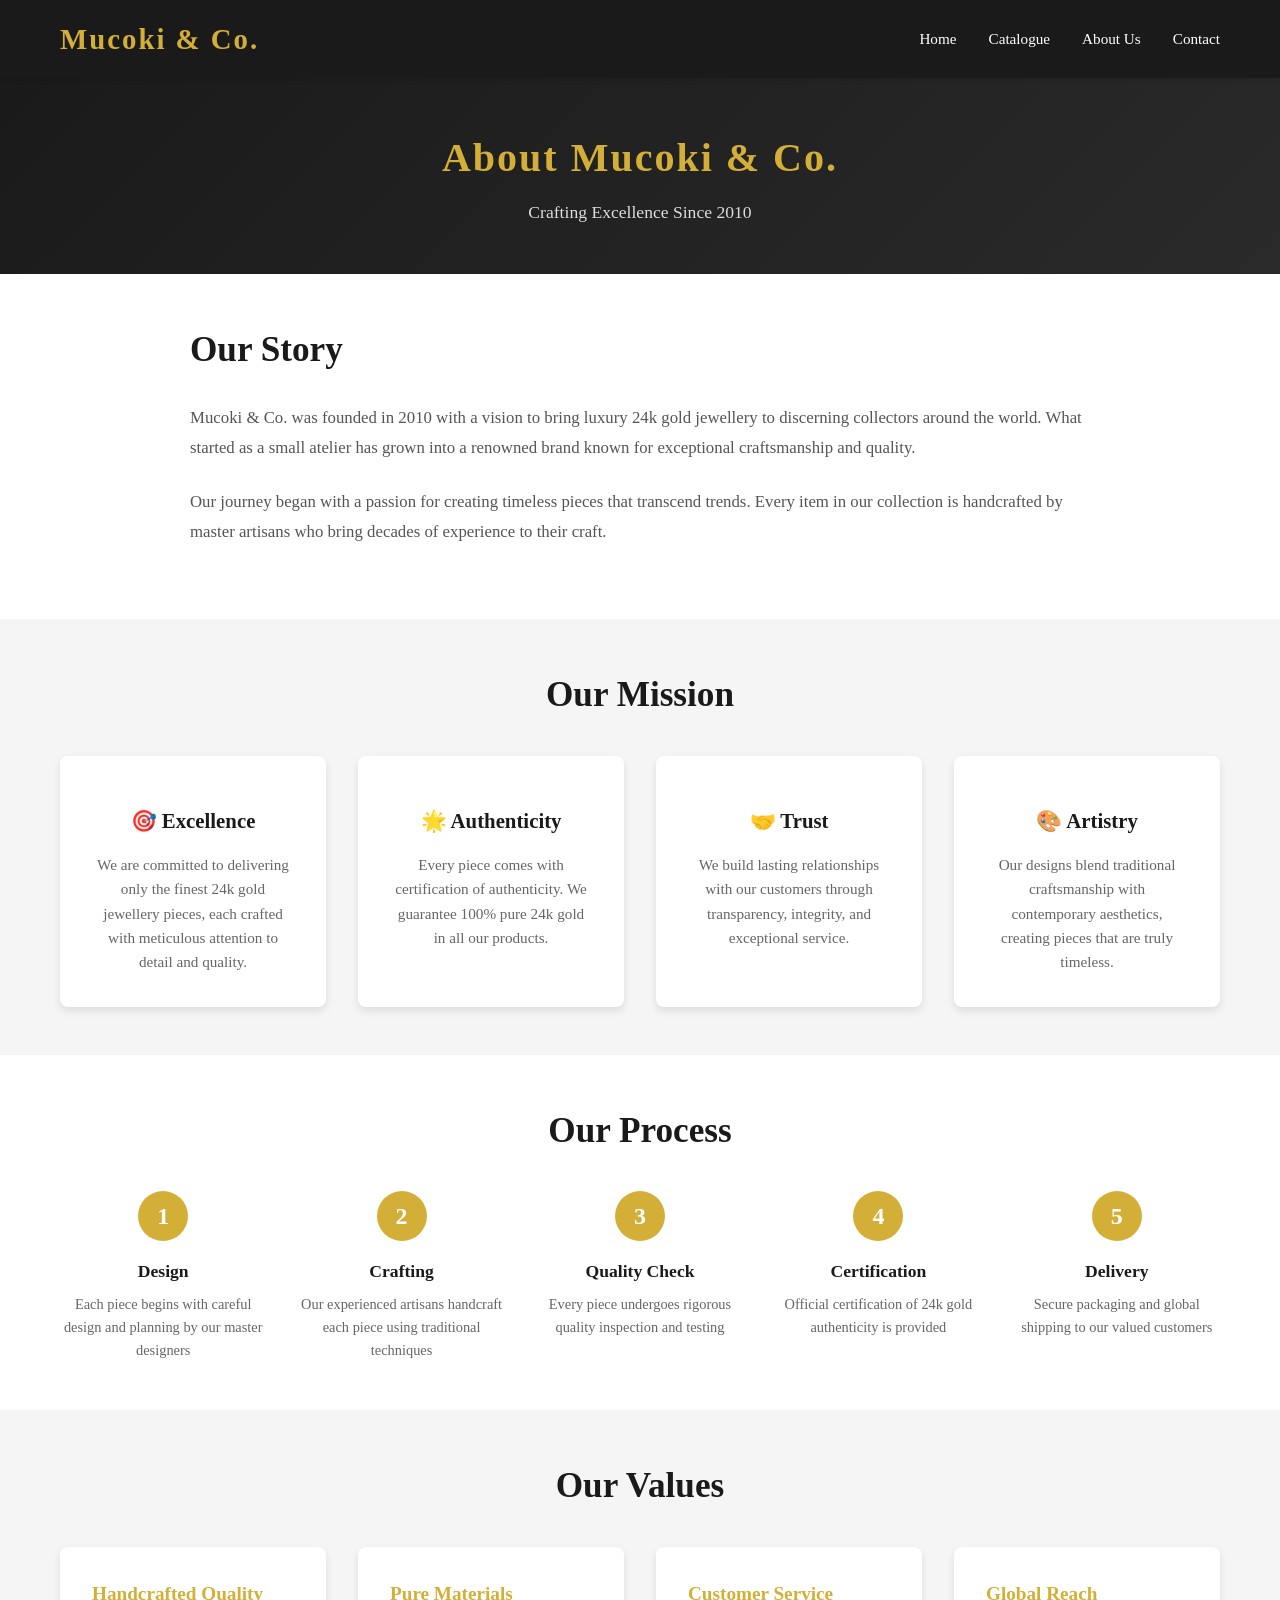
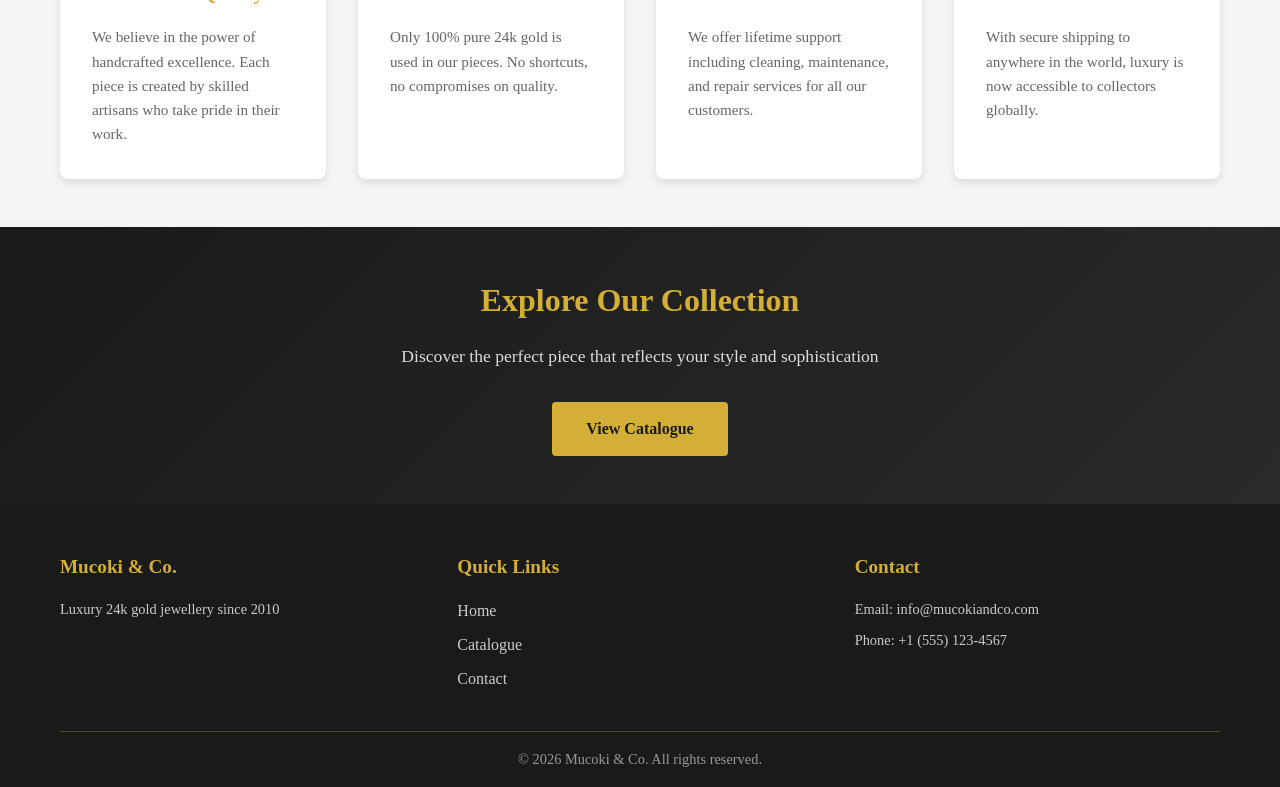
==== about.html @ f7173cbd "Initial 24k gold jewellery website - static HTML with Cloudflare Pages ready" ====
<!DOCTYPE html>
<html lang="en">
<head>
    <meta charset="UTF-8">
    <meta name="viewport" content="width=device-width, initial-scale=1.0">
    <title>About Us - Mucoki & Co.</title>
    <link rel="stylesheet" href="styles.css">
</head>
<body>
    <!-- Navigation -->
    <nav class="navbar">
        <div class="container">
            <div class="logo">Mucoki & Co.</div>
            <ul class="nav-links">
                <li><a href="index.html">Home</a></li>
                <li><a href="catalog.html">Catalogue</a></li>
                <li><a href="about.html">About Us</a></li>
                <li><a href="contact.html">Contact</a></li>
            </ul>
        </div>
    </nav>

    <!-- Page Header -->
    <section class="page-header">
        <h1>About Mucoki & Co.</h1>
        <p>Crafting Excellence Since 2010</p>
    </section>

    <!-- About Section -->
    <section class="about-section">
        <div class="container">
            <div class="about-content">
                <h2>Our Story</h2>
                <p>Mucoki & Co. was founded in 2010 with a vision to bring luxury 24k gold jewellery to discerning collectors around the world. What started as a small atelier has grown into a renowned brand known for exceptional craftsmanship and quality.</p>
                <p>Our journey began with a passion for creating timeless pieces that transcend trends. Every item in our collection is handcrafted by master artisans who bring decades of experience to their craft.</p>
            </div>
        </div>
    </section>

    <!-- Mission Section -->
    <section class="mission-section">
        <div class="container">
            <h2>Our Mission</h2>
            <div class="mission-grid">
                <div class="mission-item">
                    <h3>🎯 Excellence</h3>
                    <p>We are committed to delivering only the finest 24k gold jewellery pieces, each crafted with meticulous attention to detail and quality.</p>
                </div>
                <div class="mission-item">
                    <h3>🌟 Authenticity</h3>
                    <p>Every piece comes with certification of authenticity. We guarantee 100% pure 24k gold in all our products.</p>
                </div>
                <div class="mission-item">
                    <h3>🤝 Trust</h3>
                    <p>We build lasting relationships with our customers through transparency, integrity, and exceptional service.</p>
                </div>
                <div class="mission-item">
                    <h3>🎨 Artistry</h3>
                    <p>Our designs blend traditional craftsmanship with contemporary aesthetics, creating pieces that are truly timeless.</p>
                </div>
            </div>
        </div>
    </section>

    <!-- Process Section -->
    <section class="process-section">
        <div class="container">
            <h2>Our Process</h2>
            <div class="process-steps">
                <div class="step">
                    <div class="step-number">1</div>
                    <h3>Design</h3>
                    <p>Each piece begins with careful design and planning by our master designers</p>
                </div>
                <div class="step">
                    <div class="step-number">2</div>
                    <h3>Crafting</h3>
                    <p>Our experienced artisans handcraft each piece using traditional techniques</p>
                </div>
                <div class="step">
                    <div class="step-number">3</div>
                    <h3>Quality Check</h3>
                    <p>Every piece undergoes rigorous quality inspection and testing</p>
                </div>
                <div class="step">
                    <div class="step-number">4</div>
                    <h3>Certification</h3>
                    <p>Official certification of 24k gold authenticity is provided</p>
                </div>
                <div class="step">
                    <div class="step-number">5</div>
                    <h3>Delivery</h3>
                    <p>Secure packaging and global shipping to our valued customers</p>
                </div>
            </div>
        </div>
    </section>

    <!-- Values Section -->
    <section class="values-section">
        <div class="container">
            <h2>Our Values</h2>
            <div class="values-grid">
                <div class="value-card">
                    <h3>Handcrafted Quality</h3>
                    <p>We believe in the power of handcrafted excellence. Each piece is created by skilled artisans who take pride in their work.</p>
                </div>
                <div class="value-card">
                    <h3>Pure Materials</h3>
                    <p>Only 100% pure 24k gold is used in our pieces. No shortcuts, no compromises on quality.</p>
                </div>
                <div class="value-card">
                    <h3>Customer Service</h3>
                    <p>We offer lifetime support including cleaning, maintenance, and repair services for all our customers.</p>
                </div>
                <div class="value-card">
                    <h3>Global Reach</h3>
                    <p>With secure shipping to anywhere in the world, luxury is now accessible to collectors globally.</p>
                </div>
            </div>
        </div>
    </section>

    <!-- CTA Section -->
    <section class="cta-section">
        <div class="container">
            <h2>Explore Our Collection</h2>
            <p>Discover the perfect piece that reflects your style and sophistication</p>
            <a href="catalog.html" class="btn btn-primary">View Catalogue</a>
        </div>
    </section>

    <!-- Footer -->
    <footer class="footer">
        <div class="container">
            <div class="footer-content">
                <div class="footer-section">
                    <h4>Mucoki & Co.</h4>
                    <p>Luxury 24k gold jewellery since 2010</p>
                </div>
                <div class="footer-section">
                    <h4>Quick Links</h4>
                    <ul>
                        <li><a href="index.html">Home</a></li>
                        <li><a href="catalog.html">Catalogue</a></li>
                        <li><a href="contact.html">Contact</a></li>
                    </ul>
                </div>
                <div class="footer-section">
                    <h4>Contact</h4>
                    <p>Email: info@mucokiandco.com</p>
                    <p>Phone: +1 (555) 123-4567</p>
                </div>
            </div>
            <div class="footer-bottom">
                <p>&copy; 2026 Mucoki & Co. All rights reserved.</p>
            </div>
        </div>
    </footer>
</body>
</html>
---- styles.css ----
/* Global Styles */
* {
    margin: 0;
    padding: 0;
    box-sizing: border-box;
}

:root {
    --primary-color: #d4af37;
    --dark-color: #1a1a1a;
    --light-color: #f5f5f5;
    --accent-color: #8b7500;
    --text-color: #333;
    --border-color: #e0e0e0;
}

body {
    font-family: 'Georgia', 'Garamond', serif;
    color: var(--text-color);
    line-height: 1.6;
    background-color: #fff;
}

html {
    scroll-behavior: smooth;
}

.container {
    max-width: 1200px;
    margin: 0 auto;
    padding: 0 20px;
}

/* Navigation */
.navbar {
    background-color: var(--dark-color);
    color: white;
    padding: 1rem 0;
    position: sticky;
    top: 0;
    z-index: 1000;
    box-shadow: 0 2px 5px rgba(0,0,0,0.1);
}

.navbar .container {
    display: flex;
    justify-content: space-between;
    align-items: center;
}

.logo {
    font-size: 1.8rem;
    font-weight: bold;
    color: var(--primary-color);
    letter-spacing: 2px;
}

.nav-links {
    display: flex;
    list-style: none;
    gap: 2rem;
}

.nav-links a {
    color: white;
    text-decoration: none;
    transition: color 0.3s ease;
    font-size: 0.95rem;
}

.nav-links a:hover {
    color: var(--primary-color);
}

/* Hero Section */
.hero {
    background: linear-gradient(135deg, var(--dark-color) 0%, #2a2a2a 100%);
    color: white;
    padding: 8rem 2rem;
    text-align: center;
    min-height: 500px;
    display: flex;
    align-items: center;
    justify-content: center;
}

.hero-content h1 {
    font-size: 3.5rem;
    margin-bottom: 1rem;
    color: var(--primary-color);
    letter-spacing: 2px;
}

.hero-content p {
    font-size: 1.3rem;
    margin-bottom: 2rem;
    color: #ddd;
}

/* Buttons */
.btn {
    display: inline-block;
    padding: 0.75rem 2rem;
    border: 2px solid var(--primary-color);
    text-decoration: none;
    border-radius: 4px;
    transition: all 0.3s ease;
    font-weight: bold;
    cursor: pointer;
    font-family: inherit;
    font-size: 1rem;
}

.btn-primary {
    background-color: var(--primary-color);
    color: var(--dark-color);
}

.btn-primary:hover {
    background-color: var(--accent-color);
    border-color: var(--accent-color);
    transform: translateY(-2px);
    box-shadow: 0 5px 15px rgba(212, 175, 55, 0.3);
}

.btn-secondary {
    background-color: transparent;
    color: var(--primary-color);
}

.btn-secondary:hover {
    background-color: var(--primary-color);
    color: var(--dark-color);
}

/* Featured Section */
.featured {
    padding: 4rem 0;
    background-color: var(--light-color);
}

.featured h2 {
    text-align: center;
    font-size: 2.5rem;
    margin-bottom: 3rem;
    color: var(--dark-color);
    letter-spacing: 1px;
}

.products-grid {
    display: grid;
    grid-template-columns: repeat(auto-fit, minmax(280px, 1fr));
    gap: 2rem;
}

.product-card {
    background: white;
    border-radius: 8px;
    overflow: hidden;
    box-shadow: 0 4px 8px rgba(0,0,0,0.1);
    transition: transform 0.3s ease, box-shadow 0.3s ease;
    padding: 1.5rem;
    text-align: center;
}

.product-card:hover {
    transform: translateY(-5px);
    box-shadow: 0 8px 20px rgba(212, 175, 55, 0.2);
}

.product-image {
    font-size: 3rem;
    margin: 1rem 0;
}

.product-image-lg {
    font-size: 5rem;
    margin: 1.5rem 0;
}

.product-card h3 {
    font-size: 1.3rem;
    margin: 1rem 0 0.5rem;
    color: var(--dark-color);
}

.product-category {
    color: var(--primary-color);
    font-size: 0.85rem;
    margin-bottom: 0.5rem;
    text-transform: uppercase;
    letter-spacing: 1px;
}

.price {
    font-size: 1.5rem;
    color: var(--primary-color);
    font-weight: bold;
    margin: 0.5rem 0;
}

.description {
    color: #666;
    font-size: 0.95rem;
    margin: 1rem 0;
    line-height: 1.5;
}

.product-card .btn {
    margin-top: 1rem;
    width: 100%;
}

/* Products Grid - Detailed */
.product-card-detailed {
    background: white;
    border-radius: 8px;
    overflow: hidden;
    box-shadow: 0 4px 8px rgba(0,0,0,0.1);
    padding: 2rem;
    text-align: center;
    transition: transform 0.3s ease, box-shadow 0.3s ease;
}

.product-card-detailed:hover {
    transform: translateY(-5px);
    box-shadow: 0 8px 20px rgba(212, 175, 55, 0.2);
}

.product-card-detailed h3 {
    font-size: 1.4rem;
    margin: 1rem 0 0.5rem;
    color: var(--dark-color);
}

.product-card-detailed .price {
    font-size: 1.8rem;
    margin: 0.5rem 0 1rem;
}

.product-card-detailed .description {
    color: #666;
    margin: 1rem 0;
    font-size: 0.95rem;
}

.features {
    list-style: none;
    text-align: left;
    margin: 1.5rem 0;
    background-color: var(--light-color);
    padding: 1rem;
    border-radius: 4px;
}

.features li {
    padding: 0.5rem 0;
    color: #555;
    border-bottom: 1px solid var(--border-color);
}

.features li:last-child {
    border-bottom: none;
}

.features li:before {
    content: "✓ ";
    color: var(--primary-color);
    font-weight: bold;
    margin-right: 0.5rem;
}

.product-card-detailed .btn {
    margin-top: 1.5rem;
    width: 100%;
}

/* Why Us Section */
.why-us {
    padding: 4rem 0;
    background: white;
}

.why-us h2 {
    text-align: center;
    font-size: 2.5rem;
    margin-bottom: 3rem;
    color: var(--dark-color);
    letter-spacing: 1px;
}

.features {
    display: grid;
    grid-template-columns: repeat(auto-fit, minmax(250px, 1fr));
    gap: 2rem;
}

.feature {
    text-align: center;
    padding: 2rem;
    background-color: var(--light-color);
    border-radius: 8px;
    transition: transform 0.3s ease;
}

.feature:hover {
    transform: translateY(-5px);
}

.feature h3 {
    font-size: 1.2rem;
    margin: 1rem 0;
    color: var(--dark-color);
}

.feature p {
    color: #666;
    font-size: 0.95rem;
}

/* Page Header */
.page-header {
    background: linear-gradient(135deg, var(--dark-color) 0%, #2a2a2a 100%);
    color: white;
    padding: 3rem 2rem;
    text-align: center;
}

.page-header h1 {
    font-size: 2.5rem;
    margin-bottom: 0.5rem;
    color: var(--primary-color);
    letter-spacing: 2px;
}

.page-header p {
    font-size: 1.1rem;
    color: #ddd;
}

/* Category Filter */
.category-filter {
    display: flex;
    justify-content: center;
    gap: 1rem;
    flex-wrap: wrap;
    padding: 2rem 0;
    margin: 2rem 0;
}

.filter-btn {
    padding: 0.75rem 1.5rem;
    background-color: white;
    color: var(--dark-color);
    text-decoration: none;
    border: 2px solid var(--primary-color);
    border-radius: 4px;
    transition: all 0.3s ease;
    font-weight: bold;
}

.filter-btn:hover {
    background-color: var(--primary-color);
    color: white;
}

/* Category Section */
.category-section {
    padding: 3rem 0;
    border-top: 2px solid var(--light-color);
}

.category-section h2 {
    font-size: 2rem;
    margin-bottom: 2rem;
    color: var(--dark-color);
    letter-spacing: 1px;
    border-bottom: 2px solid var(--primary-color);
    padding-bottom: 1rem;
}

/* About Section */
.about-section {
    padding: 3rem 0;
}

.about-content {
    max-width: 900px;
    margin: 0 auto;
}

.about-content h2 {
    font-size: 2.2rem;
    margin-bottom: 1.5rem;
    color: var(--dark-color);
}

.about-content p {
    font-size: 1.05rem;
    color: #555;
    margin-bottom: 1.5rem;
    line-height: 1.8;
}

/* Mission Section */
.mission-section {
    background-color: var(--light-color);
    padding: 3rem 0;
}

.mission-section h2 {
    text-align: center;
    font-size: 2.2rem;
    margin-bottom: 2rem;
    color: var(--dark-color);
}

.mission-grid {
    display: grid;
    grid-template-columns: repeat(auto-fit, minmax(250px, 1fr));
    gap: 2rem;
}

.mission-item {
    background: white;
    padding: 2rem;
    border-radius: 8px;
    text-align: center;
    box-shadow: 0 4px 8px rgba(0,0,0,0.1);
}

.mission-item h3 {
    font-size: 1.3rem;
    margin: 1rem 0;
    color: var(--dark-color);
}

.mission-item p {
    color: #666;
    font-size: 0.95rem;
}

/* Process Section */
.process-section {
    padding: 3rem 0;
}

.process-section h2 {
    text-align: center;
    font-size: 2.2rem;
    margin-bottom: 2rem;
    color: var(--dark-color);
}

.process-steps {
    display: grid;
    grid-template-columns: repeat(auto-fit, minmax(200px, 1fr));
    gap: 2rem;
}

.step {
    text-align: center;
}

.step-number {
    display: inline-flex;
    align-items: center;
    justify-content: center;
    width: 50px;
    height: 50px;
    background-color: var(--primary-color);
    color: white;
    border-radius: 50%;
    font-size: 1.5rem;
    font-weight: bold;
    margin-bottom: 1rem;
}

.step h3 {
    font-size: 1.1rem;
    margin-bottom: 0.5rem;
    color: var(--dark-color);
}

.step p {
    color: #666;
    font-size: 0.9rem;
}

/* Values Section */
.values-section {
    background-color: var(--light-color);
    padding: 3rem 0;
}

.values-section h2 {
    text-align: center;
    font-size: 2.2rem;
    margin-bottom: 2rem;
    color: var(--dark-color);
}

.values-grid {
    display: grid;
    grid-template-columns: repeat(auto-fit, minmax(250px, 1fr));
    gap: 2rem;
}

.value-card {
    background: white;
    padding: 2rem;
    border-radius: 8px;
    box-shadow: 0 4px 8px rgba(0,0,0,0.1);
}

.value-card h3 {
    font-size: 1.2rem;
    margin-bottom: 1rem;
    color: var(--primary-color);
}

.value-card p {
    color: #666;
    font-size: 0.95rem;
    line-height: 1.6;
}

/* CTA Section */
.cta-section {
    background: linear-gradient(135deg, var(--dark-color) 0%, #2a2a2a 100%);
    color: white;
    padding: 3rem 2rem;
    text-align: center;
}

.cta-section h2 {
    font-size: 2rem;
    margin-bottom: 1rem;
    color: var(--primary-color);
}

.cta-section p {
    font-size: 1.1rem;
    margin-bottom: 2rem;
    color: #ddd;
}

/* Contact Section */
.contact-section {
    padding: 3rem 0;
}

.contact-grid {
    display: grid;
    grid-template-columns: 1fr 1fr;
    gap: 3rem;
}

.contact-form h2,
.contact-info h2 {
    font-size: 1.8rem;
    margin-bottom: 1.5rem;
    color: var(--dark-color);
}

.form-group {
    margin-bottom: 1.5rem;
}

.form-group label {
    display: block;
    margin-bottom: 0.5rem;
    font-weight: bold;
    color: var(--dark-color);
}

.form-group input,
.form-group select,
.form-group textarea {
    width: 100%;
    padding: 0.75rem;
    border: 1px solid var(--border-color);
    border-radius: 4px;
    font-family: inherit;
    font-size: 1rem;
}

.form-group textarea {
    resize: vertical;
}

.form-group input:focus,
.form-group select:focus,
.form-group textarea:focus {
    outline: none;
    border-color: var(--primary-color);
    box-shadow: 0 0 5px rgba(212, 175, 55, 0.3);
}

.contact-info .info-block {
    margin-bottom: 2rem;
    padding: 1.5rem;
    background-color: var(--light-color);
    border-radius: 8px;
}

.contact-info .info-block h3 {
    font-size: 1.1rem;
    margin-bottom: 0.5rem;
    color: var(--primary-color);
}

.contact-info .info-block p {
    color: #666;
    font-size: 0.95rem;
    margin-bottom: 0.3rem;
}

.contact-info .info-block a {
    color: var(--primary-color);
    text-decoration: none;
}

.contact-info .info-block a:hover {
    text-decoration: underline;
}

/* FAQ Section */
.faq-section {
    background-color: var(--light-color);
    padding: 3rem 0;
}

.faq-section h2 {
    text-align: center;
    font-size: 2.2rem;
    margin-bottom: 2rem;
    color: var(--dark-color);
}

.faq-grid {
    display: grid;
    grid-template-columns: repeat(auto-fit, minmax(300px, 1fr));
    gap: 2rem;
}

.faq-item {
    background: white;
    padding: 1.5rem;
    border-radius: 8px;
    box-shadow: 0 4px 8px rgba(0,0,0,0.1);
}

.faq-item h3 {
    font-size: 1.05rem;
    margin-bottom: 0.75rem;
    color: var(--primary-color);
}

.faq-item p {
    color: #666;
    font-size: 0.9rem;
    line-height: 1.6;
}

/* Footer */
.footer {
    background-color: var(--dark-color);
    color: white;
    padding: 3rem 0 1rem;
}

.footer-content {
    display: grid;
    grid-template-columns: repeat(auto-fit, minmax(250px, 1fr));
    gap: 2rem;
    margin-bottom: 2rem;
}

.footer-section h4 {
    font-size: 1.2rem;
    margin-bottom: 1rem;
    color: var(--primary-color);
}

.footer-section p {
    color: #ccc;
    font-size: 0.9rem;
    margin-bottom: 0.5rem;
}

.footer-section ul {
    list-style: none;
}

.footer-section ul li {
    margin-bottom: 0.5rem;
}

.footer-section ul li a {
    color: #ccc;
    text-decoration: none;
    transition: color 0.3s ease;
}

.footer-section ul li a:hover {
    color: var(--primary-color);
}

.footer-bottom {
    border-top: 1px solid rgba(212, 175, 55, 0.3);
    padding-top: 1rem;
    text-align: center;
    color: #999;
    font-size: 0.9rem;
}

/* Responsive Design */
@media (max-width: 768px) {
    .nav-links {
        gap: 1rem;
    }

    .hero-content h1 {
        font-size: 2rem;
    }

    .hero-content p {
        font-size: 1rem;
    }

    .featured h2,
    .mission-section h2,
    .process-section h2,
    .values-section h2,
    .faq-section h2 {
        font-size: 2rem;
    }

    .products-grid {
        grid-template-columns: 1fr;
    }

    .contact-grid {
        grid-template-columns: 1fr;
    }

    .page-header h1 {
        font-size: 1.8rem;
    }

    .category-filter {
        gap: 0.5rem;
    }

    .filter-btn {
        padding: 0.5rem 1rem;
        font-size: 0.9rem;
    }
}

@media (max-width: 480px) {
    .navbar .container {
        flex-direction: column;
        gap: 1rem;
    }

    .nav-links {
        flex-direction: column;
        gap: 0.5rem;
        text-align: center;
    }

    .hero {
        padding: 4rem 1rem;
    }

    .hero-content h1 {
        font-size: 1.5rem;
    }

    .hero-content p {
        font-size: 0.9rem;
    }

    .category-filter {
        flex-direction: column;
    }

    .filter-btn {
        width: 100%;
    }
}
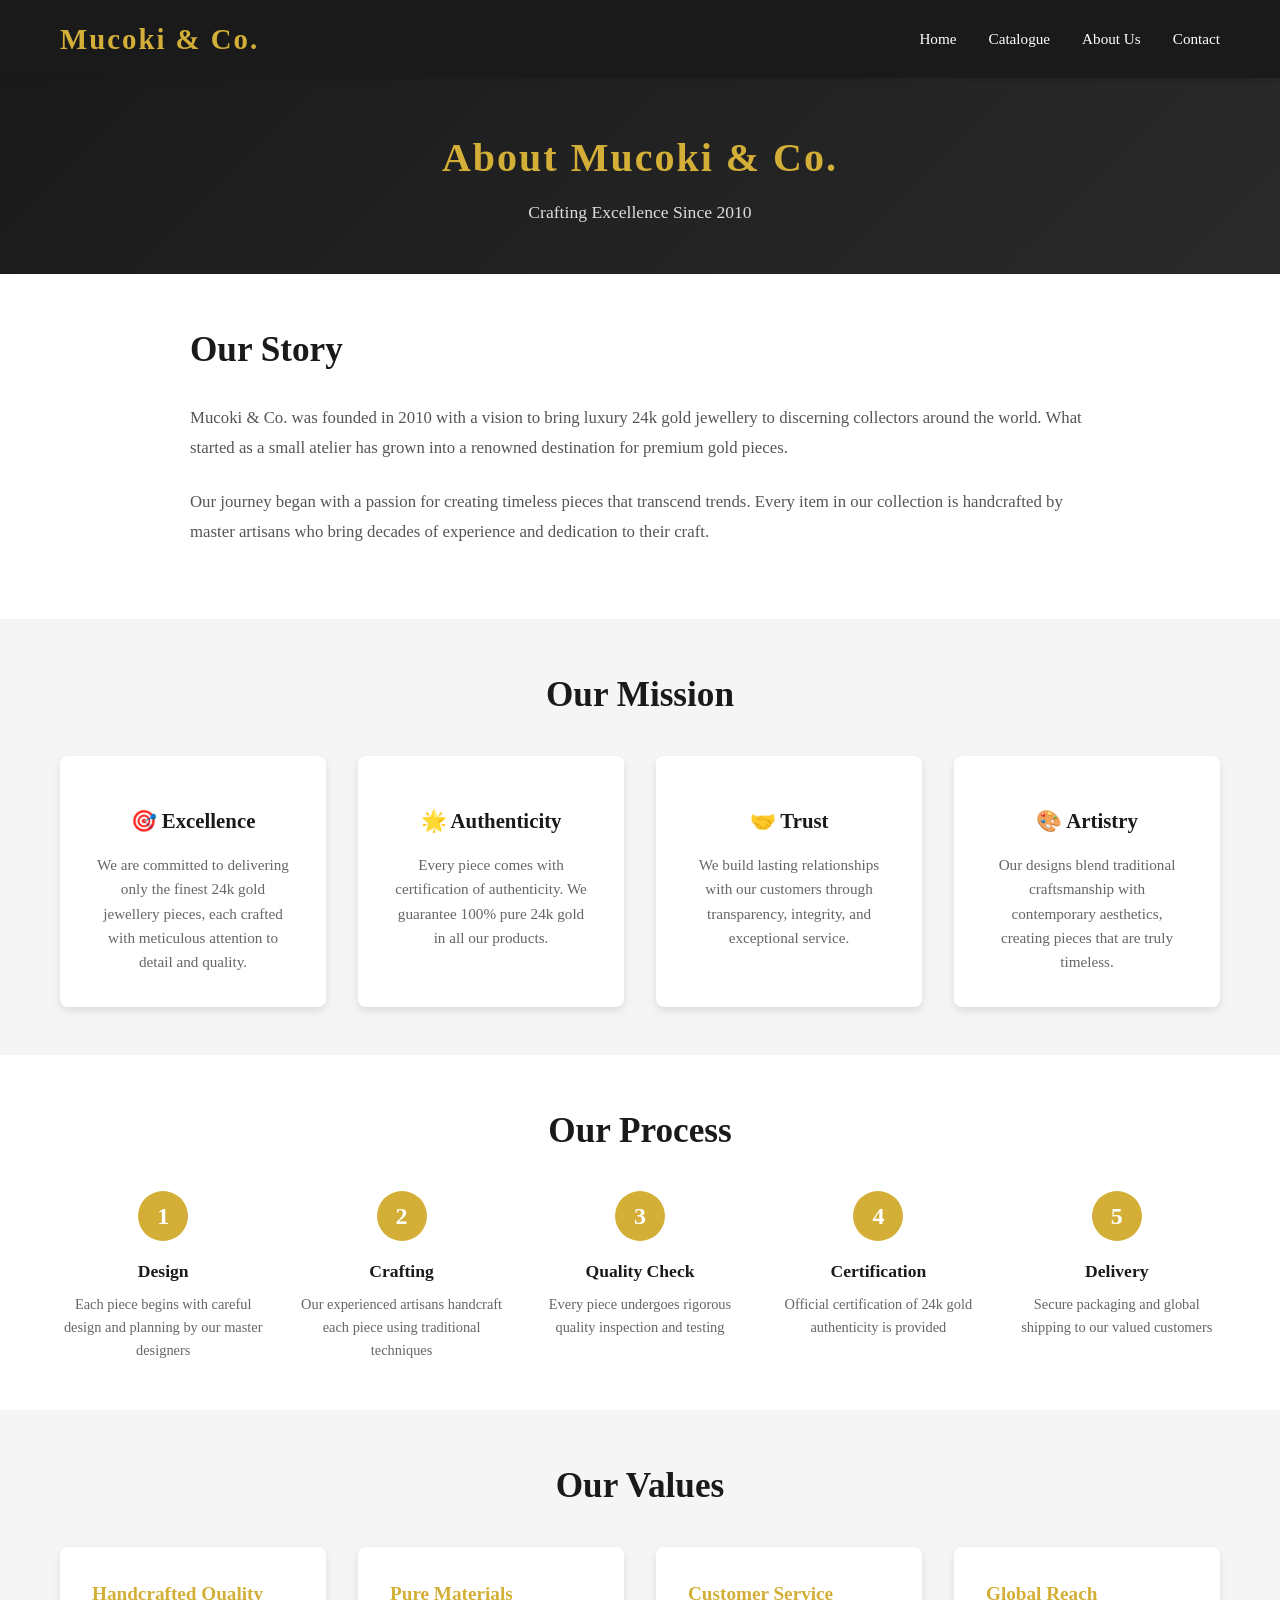
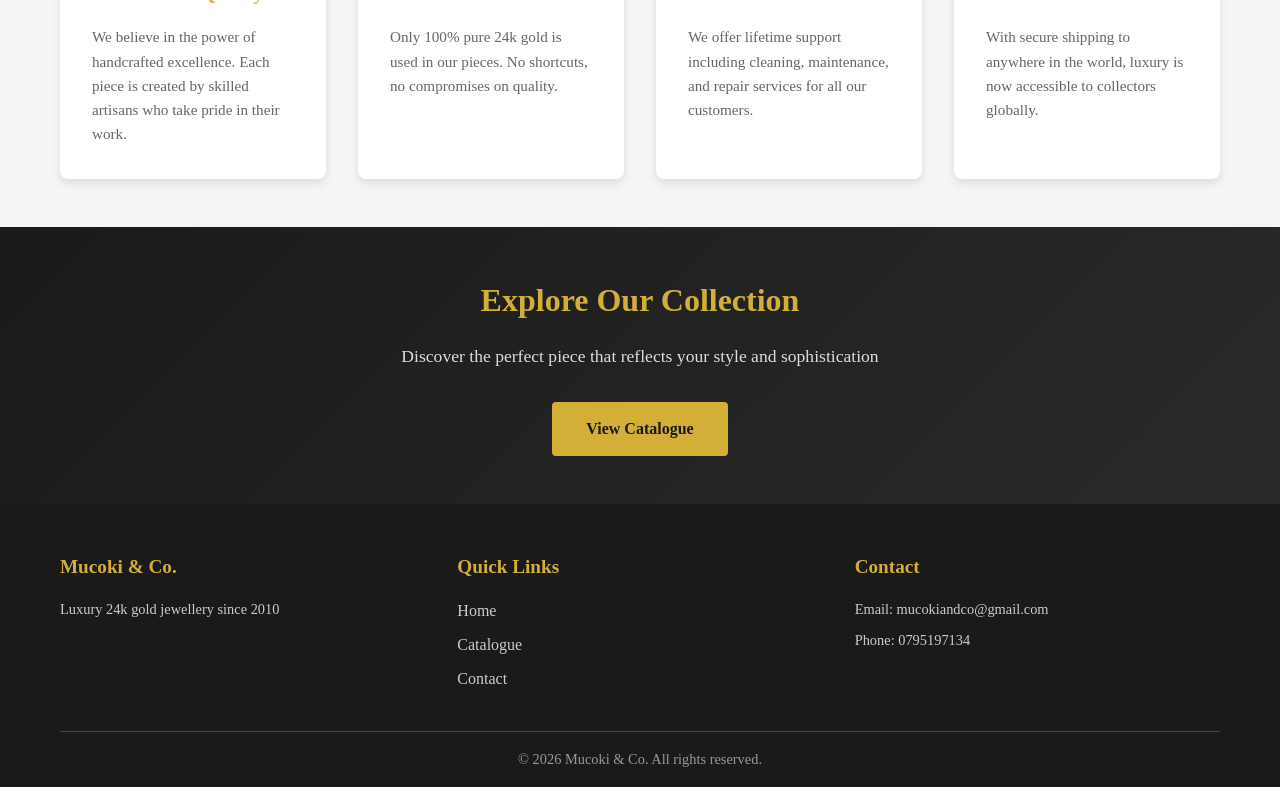
==== commit 84d629cf: "Update contact info and increase all product prices by $10,000" ====
--- a/about.html
+++ b/about.html
@@ -31,8 +31,8 @@
         <div class="container">
             <div class="about-content">
                 <h2>Our Story</h2>
-                <p>Mucoki & Co. was founded in 2010 with a vision to bring luxury 24k gold jewellery to discerning collectors around the world. What started as a small atelier has grown into a renowned brand known for exceptional craftsmanship and quality.</p>
-                <p>Our journey began with a passion for creating timeless pieces that transcend trends. Every item in our collection is handcrafted by master artisans who bring decades of experience to their craft.</p>
+                <p>Mucoki & Co. was founded in 2010 with a vision to bring luxury 24k gold jewellery to discerning collectors around the world. What started as a small atelier has grown into a renowned destination for premium gold pieces.</p>
+                <p>Our journey began with a passion for creating timeless pieces that transcend trends. Every item in our collection is handcrafted by master artisans who bring decades of experience and dedication to their craft.</p>
             </div>
         </div>
     </section>
@@ -148,8 +148,8 @@
                 </div>
                 <div class="footer-section">
                     <h4>Contact</h4>
-                    <p>Email: info@mucokiandco.com</p>
-                    <p>Phone: +1 (555) 123-4567</p>
+                    <p>Email: mucokiandco@gmail.com</p>
+                    <p>Phone: 0795197134</p>
                 </div>
             </div>
             <div class="footer-bottom">
